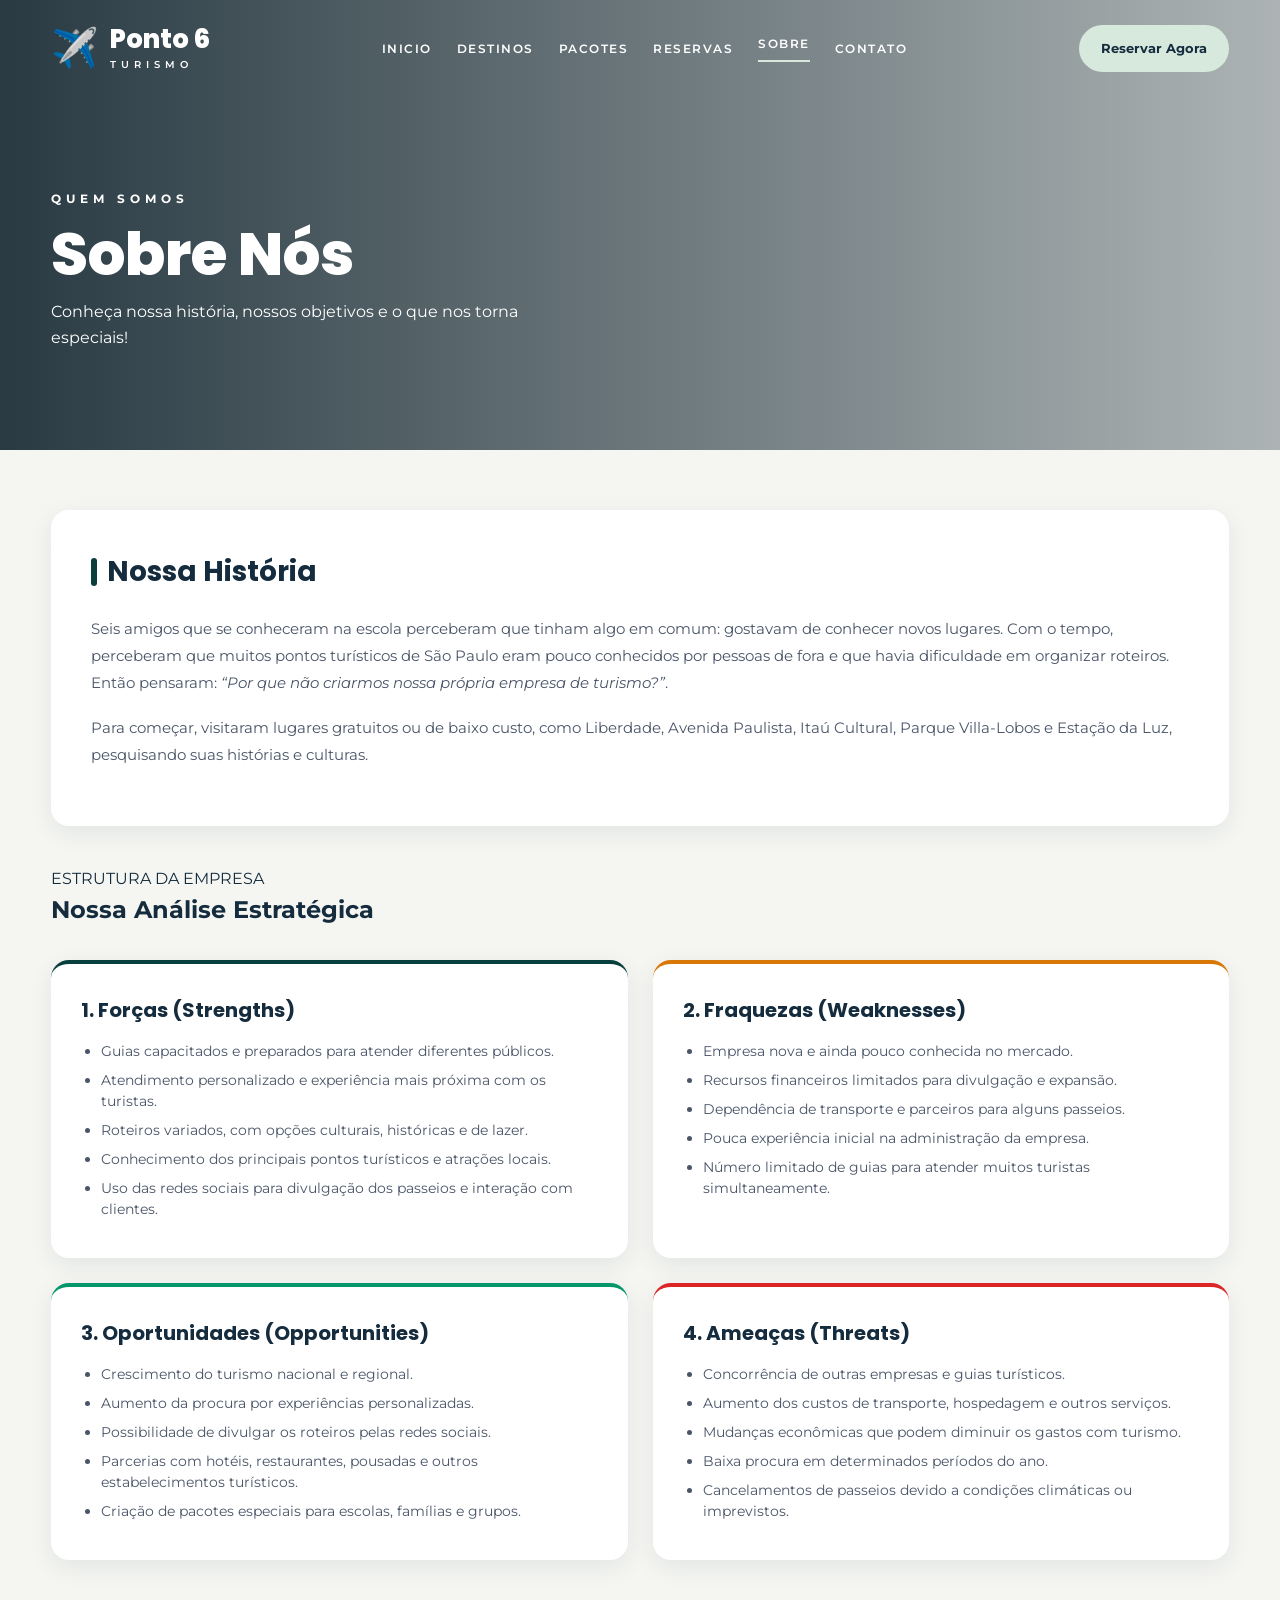
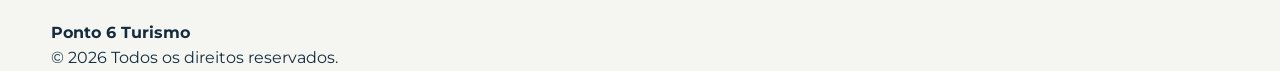
==== sobre.html @ fd1b35f2 "Projeto Ponto 6 Turismo" ====
<!DOCTYPE html>
<html lang="pt">
<head>
    <meta charset="UTF-8">
    <meta name="viewport" content="width=device-width, initial-scale=1.0">
    <title>Sobre Nós | Ponto 6 Turismo</title>
    <!-- Estilos gerais do site (mesmo do contato.css / index.css) -->
    <link rel="stylesheet" href="contato.css">
    <!-- Estilos específicos da página Sobre -->
    <link rel="stylesheet" href="sobre.css">
</head>
<body>

    <!-- CABEÇALHO -->
    <header class="site-header">
        <div class="container">
            <nav class="nav">
                <a href="index.html" class="brand">
                    <span class="brand-mark">✈️</span>
                    <div>
                        Ponto 6
                        <small>TURISMO</small>
                    </div>
                </a>
                
                <div class="nav-links">
                    <a href="index.html">INICIO</a>
                    <a href="destinos.html">DESTINOS</a>
                    <a href="pacotes.html">PACOTES</a>
                    <a href="reservas.html">RESERVAS</a>
                    <a href="sobre.html" class="active">SOBRE</a>
                    <a href="contato.html">CONTATO</a>
                </div>

                <a href="contato.html" class="btn">Reservar Agora</a>
            </nav>
        </div>
    </header>

    <!-- BANNER DA PÁGINA SOBRE -->
    <section class="hero contact" style="background-image: linear-gradient(90deg, rgba(5, 25, 36, 0.85), rgba(5, 25, 36, 0.30)), url('https://images.unsplash.com/photo-1541701494587-cb58502866ab?auto=format&fit=crop&w=2000&q=85');">
        <div class="container">
            <div class="hero-content">
                <span class="eyebrow">Quem Somos</span>
                <h1>Sobre Nós</h1>
                <p>Conheça nossa história, nossos objetivos e o que nos torna especiais!</p>
            </div>
        </div>
    </section>

    <!-- CONTEÚDO PRINCIPAL -->
    <section class="section">
        <div class="container">
            
            <!-- NOSSA HISTÓRIA -->
            <div class="story-content">
                <h2>Nossa História</h2>
                <p>
                    Seis amigos que se conheceram na escola perceberam que tinham algo em comum: gostavam de conhecer novos lugares. Com o tempo, perceberam que muitos pontos turísticos de São Paulo eram pouco conhecidos por pessoas de fora e que havia dificuldade em organizar roteiros. Então pensaram: <em>“Por que não criarmos nossa própria empresa de turismo?”</em>.
                </p>
                <p>
                    Para começar, visitaram lugares gratuitos ou de baixo custo, como Liberdade, Avenida Paulista, Itaú Cultural, Parque Villa-Lobos e Estação da Luz, pesquisando suas histórias e culturas.
                </p>
            </div>

            <!-- ANÁLISE ESTRATÉGICA (SWOT) -->
            <div class="section-heading" style="margin-bottom: 20px;">
                <div>
                    <span class="eyebrow-dark">ESTRUTURA DA EMPRESA</span>
                    <h2>Nossa Análise Estratégica</h2>
                </div>
            </div>

            <div class="swot-grid">
                <!-- FORÇAS -->
                <div class="swot-card">
                    <h3>1. Forças (Strengths)</h3>
                    <ul>
                        <li>Guias capacitados e preparados para atender diferentes públicos.</li>
                        <li>Atendimento personalizado e experiência mais próxima com os turistas.</li>
                        <li>Roteiros variados, com opções culturais, históricas e de lazer.</li>
                        <li>Conhecimento dos principais pontos turísticos e atrações locais.</li>
                        <li>Uso das redes sociais para divulgação dos passeios e interação com clientes.</li>
                    </ul>
                </div>

                <!-- FRAQUEZAS -->
                <div class="swot-card weakness">
                    <h3>2. Fraquezas (Weaknesses)</h3>
                    <ul>
                        <li>Empresa nova e ainda pouco conhecida no mercado.</li>
                        <li>Recursos financeiros limitados para divulgação e expansão.</li>
                        <li>Dependência de transporte e parceiros para alguns passeios.</li>
                        <li>Pouca experiência inicial na administração da empresa.</li>
                        <li>Número limitado de guias para atender muitos turistas simultaneamente.</li>
                    </ul>
                </div>

                <!-- OPORTUNIDADES -->
                <div class="swot-card opportunity">
                    <h3>3. Oportunidades (Opportunities)</h3>
                    <ul>
                        <li>Crescimento do turismo nacional e regional.</li>
                        <li>Aumento da procura por experiências personalizadas.</li>
                        <li>Possibilidade de divulgar os roteiros pelas redes sociais.</li>
                        <li>Parcerias com hotéis, restaurantes, pousadas e outros estabelecimentos turísticos.</li>
                        <li>Criação de pacotes especiais para escolas, famílias e grupos.</li>
                    </ul>
                </div>

                <!-- AMEAÇAS -->
                <div class="swot-card threat">
                    <h3>4. Ameaças (Threats)</h3>
                    <ul>
                        <li>Concorrência de outras empresas e guias turísticos.</li>
                        <li>Aumento dos custos de transporte, hospedagem e outros serviços.</li>
                        <li>Mudanças econômicas que podem diminuir os gastos com turismo.</li>
                        <li>Baixa procura em determinados períodos do ano.</li>
                        <li>Cancelamentos de passeios devido a condições climáticas ou imprevistos.</li>
                    </ul>
                </div>
            </div>

        </div>
    </section>

    <!-- RODAPÉ -->
    <footer class="site-footer">
        <div class="container footer-inner">
            <div>
                <strong>Ponto 6 Turismo</strong>
                <p>&copy; 2026 Todos os direitos reservados.</p>
            </div>
        </div>
    </footer>

</body>
</html>
---- contato.css ----
/* ==========================
   CONFIGURAÇÕES GERAIS
========================== */

@import url('https://fonts.googleapis.com/css2?family=Montserrat:wght@400;500;600;700;800&family=Poppins:wght@400;500;600;700;800&display=swap');

* {
    margin: 0;
    padding: 0;
    box-sizing: border-box;
}

html {
    scroll-behavior: smooth;
}

body {
    font-family: 'Montserrat', sans-serif;
    background-color: #f5f6f2;
    color: #142c3e;
    line-height: 1.6;
}

a {
    text-decoration: none;
    color: inherit;
}

img {
    display: block;
    max-width: 100%;
}

.container {
    width: 92%;
    max-width: 1180px;
    margin: 0 auto;
}


/* ==========================
   MENU PRINCIPAL (Idêntico à Imagem)
========================== */

.site-header {
    position: absolute;
    top: 0;
    left: 0;
    width: 100%;
    z-index: 10;
    color: white;
}

.nav {
    display: flex;
    align-items: center;
    justify-content: space-between;
    gap: 20px;
    padding: 25px 0;
}

.brand {
    display: flex;
    align-items: center;
    gap: 12px;
    font-family: 'Poppins', sans-serif;
    font-size: 26px;
    font-weight: 800;
    line-height: 1;
}

.brand-mark {
    font-size: 38px;
}

.brand small {
    display: block;
    font-family: 'Montserrat', sans-serif;
    font-size: 10px;
    font-weight: 600;
    letter-spacing: 5px;
    margin-top: 8px;
}

.nav-links {
    display: flex;
    align-items: center;
    gap: 25px;
}

.nav-links a {
    font-size: 12px;
    font-weight: 600;
    color: white;
    text-transform: uppercase; /* Força letras maiúsculas */
    letter-spacing: 1.5px; /* Espaçamento idêntico ao da imagem */
    transition: 0.3s;
}

.nav-links a:hover {
    color: #d7e9dc;
}

.nav-links a.active {
    border-bottom: 2px solid #d7e9dc;
    padding-bottom: 7px;
}


/* ==========================
   BOTÕES
========================== */

.btn {
    display: inline-flex;
    align-items: center;
    justify-content: center;
    gap: 10px;
    padding: 13px 22px;
    border: none;
    border-radius: 50px;
    background-color: #d7e9dc;
    color: #142c3e;
    font-size: 13px;
    font-weight: 700;
    cursor: pointer;
    transition: 0.3s;
}

.btn:hover {
    background-color: white;
    transform: translateY(-2px);
}

.btn-dark {
    background-color: #063f3c;
    color: white;
}

.btn-dark:hover {
    background-color: #145b53;
    color: white;
}


/* ==========================
   BANNER DA PÁGINA DE CONTATO
========================== */

.hero.contact {
    min-height: 450px;
    display: flex;
    align-items: center;
    color: white;
    background-image:
        linear-gradient(
            90deg,
            rgba(5, 25, 36, 0.85),
            rgba(5, 25, 36, 0.30)
        ),
        url('https://images.unsplash.com/photo-1423666639041-f56000c27a9a?auto=format&fit=crop&w=2000&q=85');
    background-size: cover;
    background-position: center;
    background-repeat: no-repeat;
}

.hero-content {
    max-width: 650px;
    padding: 130px 0 45px;
}

.eyebrow {
    font-size: 12px;
    font-weight: 700;
    letter-spacing: 5px;
    text-transform: uppercase;
}

.hero h1 {
    font-family: 'Poppins', sans-serif;
    font-size: clamp(38px, 5vw, 60px);
    font-weight: 800;
    line-height: 1.02;
    margin: 14px 0;
}

.hero p {
    max-width: 520px;
    font-size: 16px;
}


/* ==========================
   SEÇÃO DE CONTATO (CONTEÚDO)
========================== */

.section {
    padding: 60px 0;
}

.contact-grid {
    display: grid;
    grid-template-columns: 1fr 1.2fr;
    gap: 40px;
    align-items: start;
}

.contact-info h2,
.contact-form-wrapper h2 {
    font-family: 'Poppins', sans-serif;
    font-size: 28px;
    font-weight: 700;
    color: #142c3e;
    margin-bottom: 15px;
}

.contact-info p {
    color: #63727a;
    font-size: 14px;
    margin-bottom: 30px;
}

.info-cards {
    display: flex;
    flex-direction: column;
    gap: 20px;
}

.info-card {
    background-color: white;
    padding: 20px 25px;
    border-radius: 16px;
    box-shadow: 0 6px 20px rgba(18, 44, 60, 0.05);
    display: flex;
    align-items: center;
    gap: 15px;
}

.info-card h3 {
    font-family: 'Poppins', sans-serif;
    font-size: 16px;
    color: #142c3e;
    margin-bottom: 3px;
}

.info-card span {
    color: #63727a;
    font-size: 14px;
}


/* ==========================
   ESTILO DO FORMULÁRIO
========================== */

.contact-form-wrapper {
    background-color: white;
    padding: 40px;
    border-radius: 18px;
    box-shadow: 0 7px 24px rgba(18, 44, 60, 0.08);
}

.form-group {
    margin-bottom: 20px;
}

.form-group label {
    display: block;
    font-size: 13px;
    font-weight: 600;
    color: #142c3e;
    margin-bottom: 8px; /* Dá o espaço correto entre o texto e a caixinha */
}

.form-group input,
.form-group textarea {
    width: 100%;
    padding: 14px 18px;
    border: 1px solid #d0d7d6;
    border-radius: 12px;
    background-color: #fcfcfc;
    font-family: 'Montserrat', sans-serif;
    font-size: 14px;
    color: #142c3e;
    outline: none;
    transition: 0.3s;
}
---- sobre.css ----
/* ==========================
   ESTILOS ESPECÍFICOS - SOBRE.HTML
========================== */

.story-content {
    background-color: white;
    padding: 40px;
    border-radius: 18px;
    box-shadow: 0 7px 24px rgba(18, 44, 60, 0.08);
    margin-bottom: 40px;
}

.story-content h2 {
    font-family: 'Poppins', sans-serif;
    font-size: 28px;
    font-weight: 700;
    color: #142c3e;
    margin-bottom: 20px;
    display: flex;
    align-items: center;
    gap: 10px;
}

.story-content h2::before {
    content: '';
    display: inline-block;
    width: 6px;
    height: 28px;
    background-color: #063f3c;
    border-radius: 4px;
}

.story-content p {
    color: #4a5568;
    font-size: 15px;
    line-height: 1.8;
    margin-bottom: 18px;
}

.swot-grid {
    display: grid;
    grid-template-columns: repeat(2, 1fr);
    gap: 25px;
    margin-top: 30px;
}

.swot-card {
    background-color: white;
    padding: 30px;
    border-radius: 18px;
    box-shadow: 0 7px 24px rgba(18, 44, 60, 0.08);
    border-top: 4px solid #063f3c;
}

.swot-card.weakness {
    border-top-color: #d97706;
}

.swot-card.opportunity {
    border-top-color: #059669;
}

.swot-card.threat {
    border-top-color: #dc2626;
}

.swot-card h3 {
    font-family: 'Poppins', sans-serif;
    font-size: 20px;
    color: #142c3e;
    margin-bottom: 15px;
}

.swot-card ul {
    list-style-type: disc;
    padding-left: 20px;
}

.swot-card li {
    color: #4a5568;
    font-size: 14px;
    margin-bottom: 8px;
    line-height: 1.5;
}

@media (max-width: 900px) {
    .swot-grid {
        grid-template-columns: 1fr;
    }
}
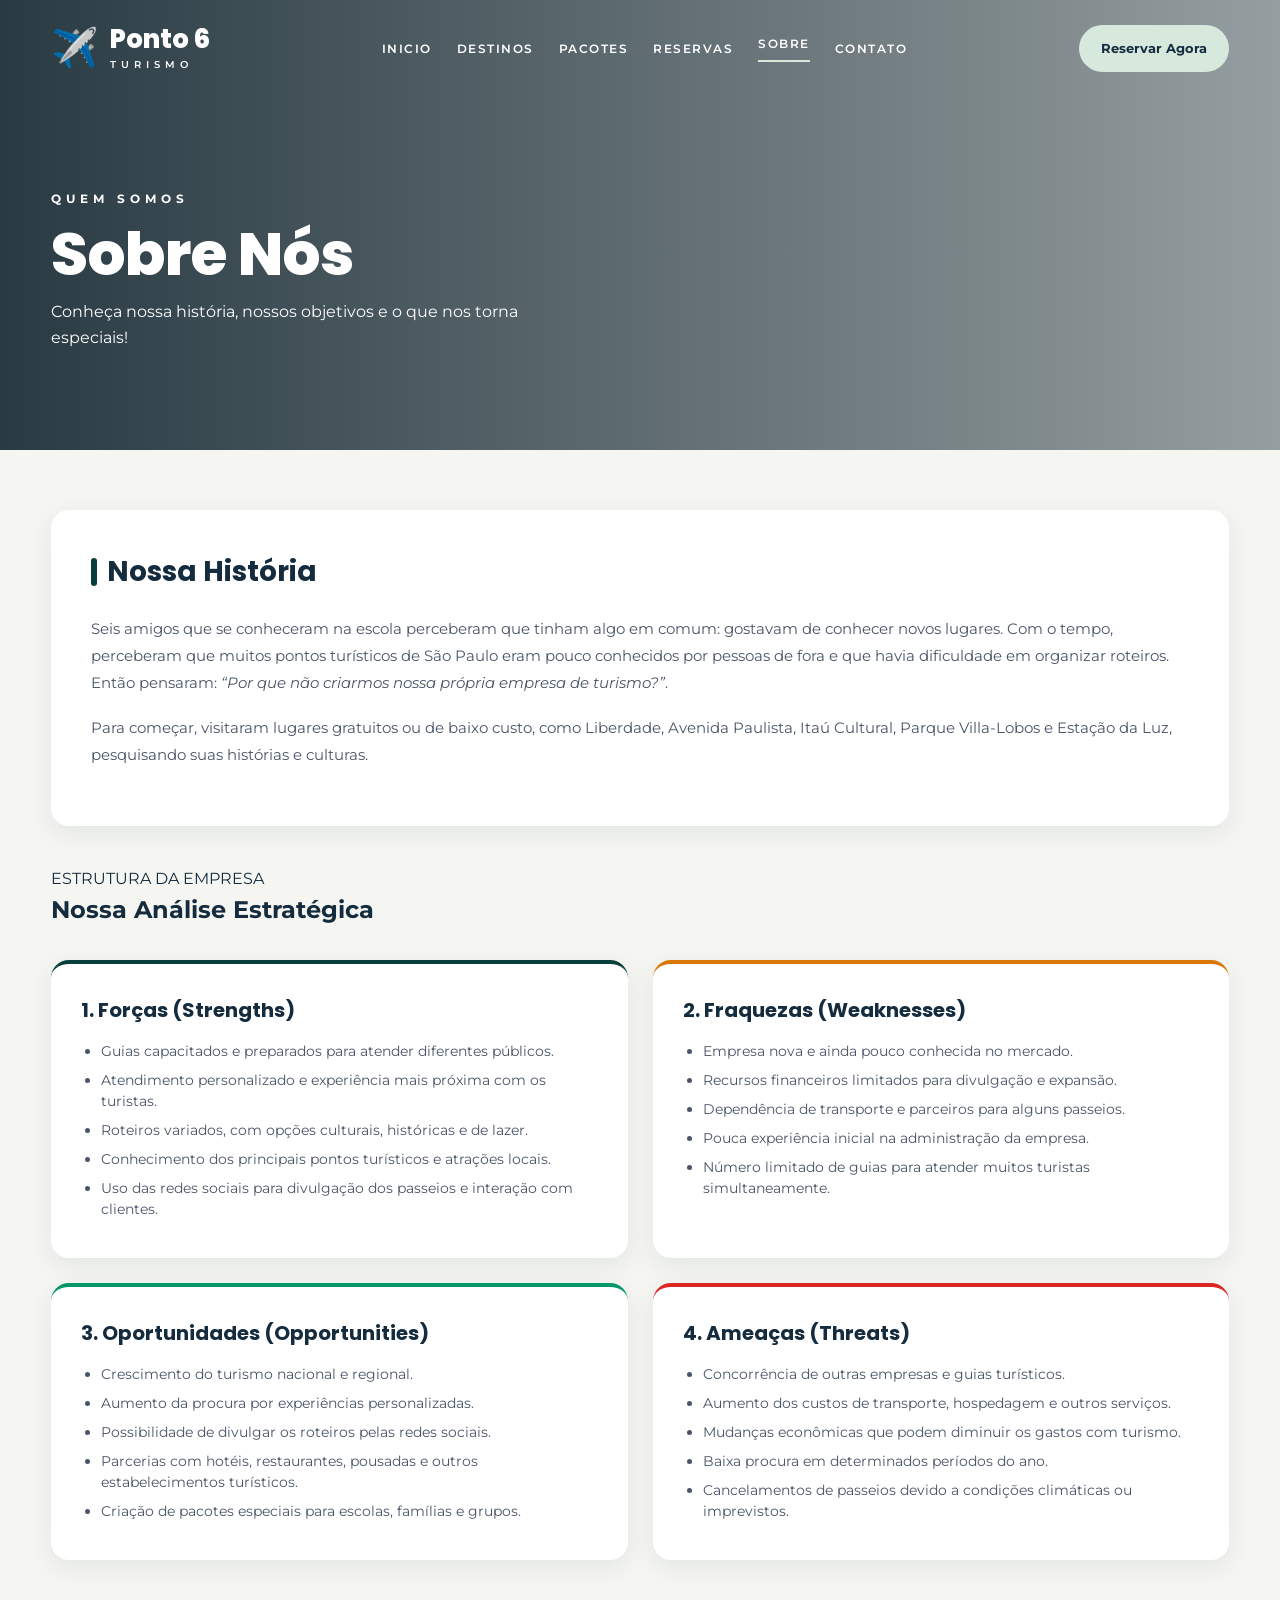
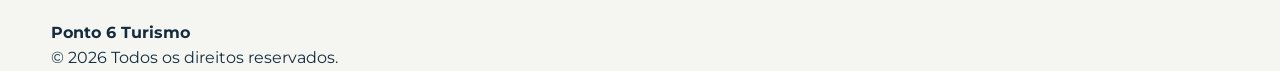
==== commit e0a1ef83: "Atualização do site" ====
--- a/sobre.html
+++ b/sobre.html
@@ -36,17 +36,16 @@
             </nav>
         </div>
     </header>
-
-    <!-- BANNER DA PÁGINA SOBRE -->
-    <section class="hero contact" style="background-image: linear-gradient(90deg, rgba(5, 25, 36, 0.85), rgba(5, 25, 36, 0.30)), url('https://images.unsplash.com/photo-1541701494587-cb58502866ab?auto=format&fit=crop&w=2000&q=85');">
-        <div class="container">
-            <div class="hero-content">
-                <span class="eyebrow">Quem Somos</span>
-                <h1>Sobre Nós</h1>
-                <p>Conheça nossa história, nossos objetivos e o que nos torna especiais!</p>
-            </div>
+<!-- BANNER DA PÁGINA SOBRE COM PAISAGEM REAL DE SÃO PAULO -->
+<section class="hero contact" style="background-image: linear-gradient(90deg, rgba(5, 25, 36, 0.85), rgba(5, 25, 36, 0.40)), url('https://images.unsplash.com/photo-1541701494587-cb58502866ab?auto=format&fit=crop&w=2000&q=85');">
+    <div class="container">
+        <div class="hero-content">
+            <span class="eyebrow">Quem Somos</span>
+            <h1>Sobre Nós</h1>
+            <p>Conheça nossa história, nossos objetivos e o que nos torna especiais!</p>
         </div>
-    </section>
+    </div>
+</section>
 
     <!-- CONTEÚDO PRINCIPAL -->
     <section class="section">
